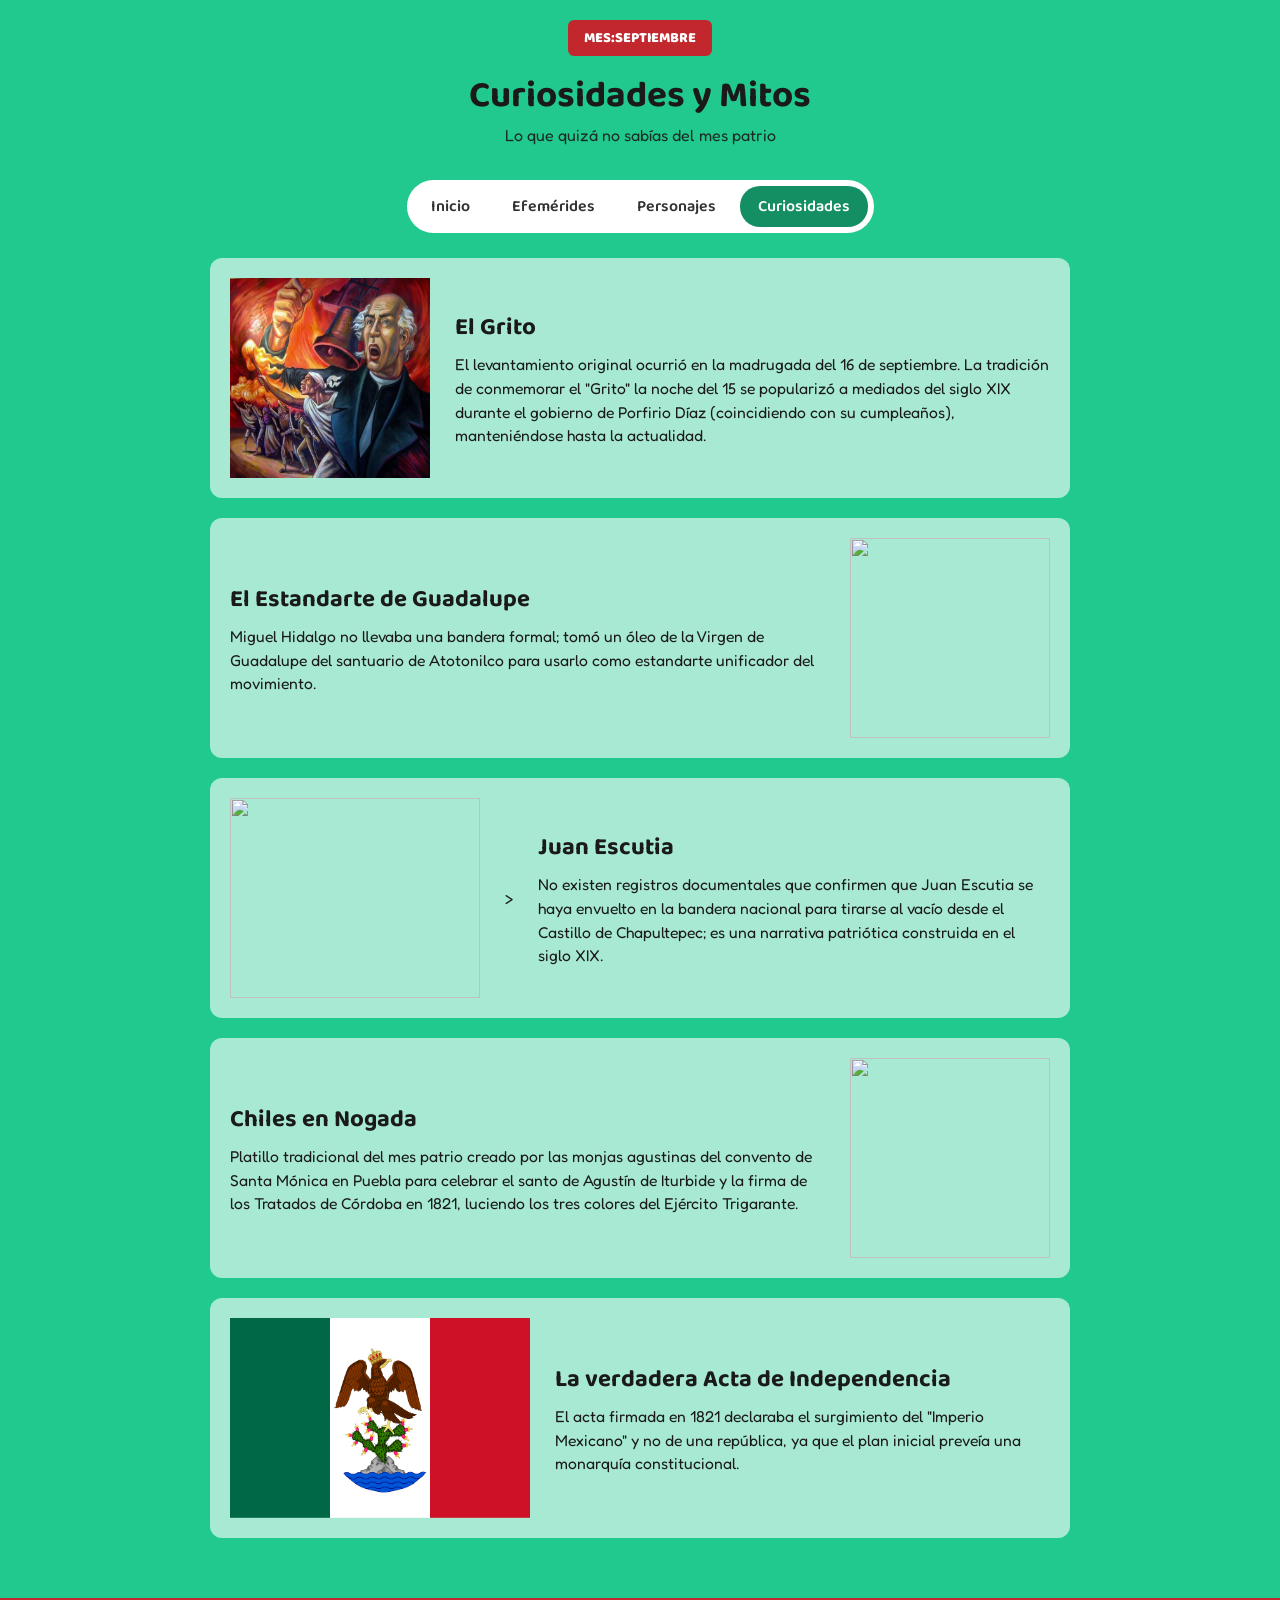
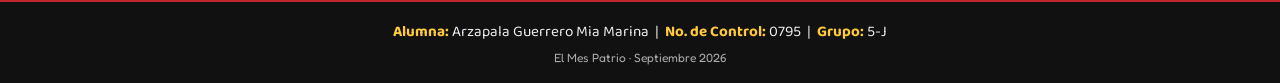
==== MMAG/curiosidades.html @ 359c9f0b "Add files via upload" ====
<!DOCTYPE html>
<html lang="es">
<head>
  <meta charset="UTF-8">
  <meta name="viewport" content="width=device-width, initial-scale=1.0">
  <title>El Mes Patrio | Curiosidades</title>
  <link rel="stylesheet" href="styles.css">
</head>
<body class="tema-curiosidades">

  <header class="encabezado">
    <div class="cinta-mes">MES:<span>SEPTIEMBRE</span></div>
    <h1>Curiosidades y Mitos</h1>
    <p class="subtitulo">Lo que quizá no sabías del mes patrio</p>
  </header>

  <nav class="menu-principal">
    <div class="menu-pill">
      <a href="index.html">Inicio</a>
      <a href="efemerides.html">Efemérides</a>
      <a href="personajes.html">Personajes</a>
      <a href="curiosidades.html" class="activo">Curiosidades</a>
    </div>
  </nav>

  <main>
    <section class="bloque">
      <img src="img/elgrito.png" width="200" height="200">
      <div class="bloque-texto">
        <h2>El Grito</h2>
        <p>
          El levantamiento original ocurrió en la madrugada del 16 de septiembre. La tradición
          de conmemorar el "Grito" la noche del 15 se popularizó a mediados del siglo XIX
          durante el gobierno de Porfirio Díaz (coincidiendo con su cumpleaños),
          manteniéndose hasta la actualidad.
        </p>
      </div>
    </section>

    <section class="bloque invertido">
      <img src="img/estandarte.png" width="200" height="200">
      <div class="bloque-texto">
        <h2>El Estandarte de Guadalupe</h2>
        <p>
          Miguel Hidalgo no llevaba una bandera formal; tomó un óleo de la Virgen de Guadalupe
          del santuario de Atotonilco para usarlo como estandarte unificador del movimiento.
        </p>
      </div>
    </section>

    <section class="bloque">
      <img src="img/escutia.png" width="250" height="200">>
      <div class="bloque-texto">
        <h2>Juan Escutia</h2>
        <p>
          No existen registros documentales que confirmen que Juan Escutia se haya envuelto
          en la bandera nacional para tirarse al vacío desde el Castillo de Chapultepec;
          es una narrativa patriótica construida en el siglo XIX.
        </p>
      </div>
    </section>

    <section class="bloque invertido">
      <img src="img/chiles.png" width="200" height="200">
      <div class="bloque-texto">
        <h2>Chiles en Nogada</h2>
        <p>
          Platillo tradicional del mes patrio creado por las monjas agustinas del convento
          de Santa Mónica en Puebla para celebrar el santo de Agustín de Iturbide y la firma
          de los Tratados de Córdoba en 1821, luciendo los tres colores del Ejército Trigarante.
        </p>
      </div>
    </section>

    <section class="bloque">
      <img src="img/imperio.jpg" width="300" height="200">
      <div class="bloque-texto">
        <h2>La verdadera Acta de Independencia</h2>
        <p>
          El acta firmada en 1821 declaraba el surgimiento del "Imperio Mexicano" y no de
          una república, ya que el plan inicial preveía una monarquía constitucional.
        </p>
      </div>
    </section>
  </main>

  <footer class="pie-pagina">
    <div class="datos-alumno">
      <strong>Alumna:</strong> Arzapala Guerrero Mia Marina &nbsp;|&nbsp;
      <strong>No. de Control:</strong> 0795 &nbsp;|&nbsp;
      <strong>Grupo:</strong> 5-J
    </div>
    <div class="creditos">El Mes Patrio &middot; Septiembre 2026</div>
  </footer>

</body>
</html>
---- MMAG/styles.css ----
/* ============================================
   MES PATRIO - Hoja de estilos simplificada
   ============================================ */

@import url('https://fonts.googleapis.com/css2?family=Fredoka:wght@400;600&family=Baloo+2:wght@600;800&display=swap');

* {
  margin: 0;
  padding: 0;
  box-sizing: border-box;
}

body {
  font-family: 'Fredoka', sans-serif;
  color: #ffffff;
  background-color: #4f8f83;
  min-height: 100vh;
}

/* ---------- Temas de fondo ---------- */
body.tema-inicio      { background-color: #4f8f83; }
body.tema-efemerides  { background-color: #7d1a3d; }
body.tema-personajes  { background-color: #d9822b; }
body.tema-curiosidades { background-color: #22c98f; color: #1a1a1a; }

/* ---------- Encabezado ---------- */
header.encabezado {
  padding: 20px;
  text-align: center;
}

.cinta-mes {
  display: inline-block;
  background: #c1272d;
  color: #fff;
  font-family: 'Baloo 2', sans-serif;
  font-weight: 800;
  padding: 6px 16px;
  border-radius: 6px;
  margin-bottom: 10px;
  font-size: 0.9rem;
}

header.encabezado h1 {
  font-family: 'Baloo 2', sans-serif;
  font-size: 2.3rem;
}

header.encabezado p.subtitulo {
  font-size: 1rem;
  opacity: 0.9;
}

/* ---------- Navegación ---------- */
nav.menu-principal {
  display: flex;
  justify-content: center;
  margin: 15px 0 25px;
}

.menu-pill {
  background: #ffffff;
  border-radius: 30px;
  padding: 6px;
  display: flex;
  gap: 6px;
  flex-wrap: wrap;
  justify-content: center;
}

.menu-pill a {
  text-decoration: none;
  color: #333;
  font-family: 'Baloo 2', sans-serif;
  font-weight: 600;
  padding: 8px 18px;
  border-radius: 20px;
}

.menu-pill a:hover {
  background: #eee;
}

.tema-inicio .menu-pill a.activo       { background: #c1272d; color: #fff; }
.tema-efemerides .menu-pill a.activo   { background: #c1136a; color: #fff; }
.tema-personajes .menu-pill a.activo   { background: #1b4332; color: #fff; }
.tema-curiosidades .menu-pill a.activo { background: #148f63; color: #fff; }

/* ---------- Estructura Principal ---------- */
main {
  max-width: 900px;
  margin: 0 auto;
  padding: 0 20px 40px;
}

/* Bloques de contenido */
.bloque {
  display: flex;
  align-items: center;
  gap: 25px;
  background: rgba(255, 255, 255, 0.12);
  border-radius: 12px;
  padding: 20px;
  margin-bottom: 20px;
}

.tema-curiosidades .bloque {
  background: rgba(255, 255, 255, 0.6);
}

.bloque.invertido {
  flex-direction: row-reverse;
}

/* Contenedor e imágenes */
.bloque-icono {
  flex: 0 0 140px;
  display: flex;
  justify-content: center;
  align-items: center;
}

.imagen-bloque {
  width: 100%;
  max-width: 130px;
  height: 130px;
  object-fit: cover;
  border-radius: 10px;
}

.bloque-texto {
  flex: 1;
}

.bloque h2 {
  font-family: 'Baloo 2', sans-serif;
  font-size: 1.5rem;
  margin-bottom: 6px;
}

.bloque .fecha-etiqueta {
  display: inline-block;
  font-weight: 600;
  background: #ffffff;
  color: #333;
  padding: 2px 10px;
  border-radius: 12px;
  font-size: 0.85rem;
  margin-bottom: 8px;
}

.bloque p {
  line-height: 1.5;
  font-size: 0.98rem;
}

/* ---------- Inicio (Hero & Tarjetas) ---------- */
.hero {
  text-align: center;
  margin-bottom: 30px;
}

.hero p {
  line-height: 1.6;
  font-size: 1rem;
}

.titulo-seccion {
  text-align: center;
  margin: 30px 0 15px;
}

.tarjetas-mini {
  display: grid;
  grid-template-columns: repeat(auto-fit, minmax(200px, 1fr));
  gap: 15px;
}

.tarjeta-mini {
  background: rgba(255, 255, 255, 0.15);
  border-radius: 12px;
  padding: 15px;
  text-align: center;
}

.imagen-tarjeta {
  width: 50px;
  height: 50px;
  object-fit: contain;
  margin-bottom: 8px;
}

.tarjeta-mini h3 {
  font-family: 'Baloo 2', sans-serif;
  margin-bottom: 5px;
}

.tarjeta-mini p {
  font-size: 0.88rem;
}

/* ---------- Footer ---------- */
footer.pie-pagina {
  background: #111;
  color: #eee;
  text-align: center;
  padding: 18px 20px;
  border-top: 4px solid #c1272d;
}

footer.pie-pagina .datos-alumno {
  font-family: 'Baloo 2', sans-serif;
  font-size: 0.95rem;
}

footer.pie-pagina .datos-alumno strong {
  color: #ffc93c;
}

footer.pie-pagina .creditos {
  margin-top: 6px;
  font-size: 0.75rem;
  opacity: 0.7;
}

/* ---------- Adaptabilidad Móvil ---------- */
@media (max-width: 600px) {
  .bloque, .bloque.invertido {
    flex-direction: column;
    text-align: center;
  }
  .bloque-icono {
    flex: initial;
  }
}
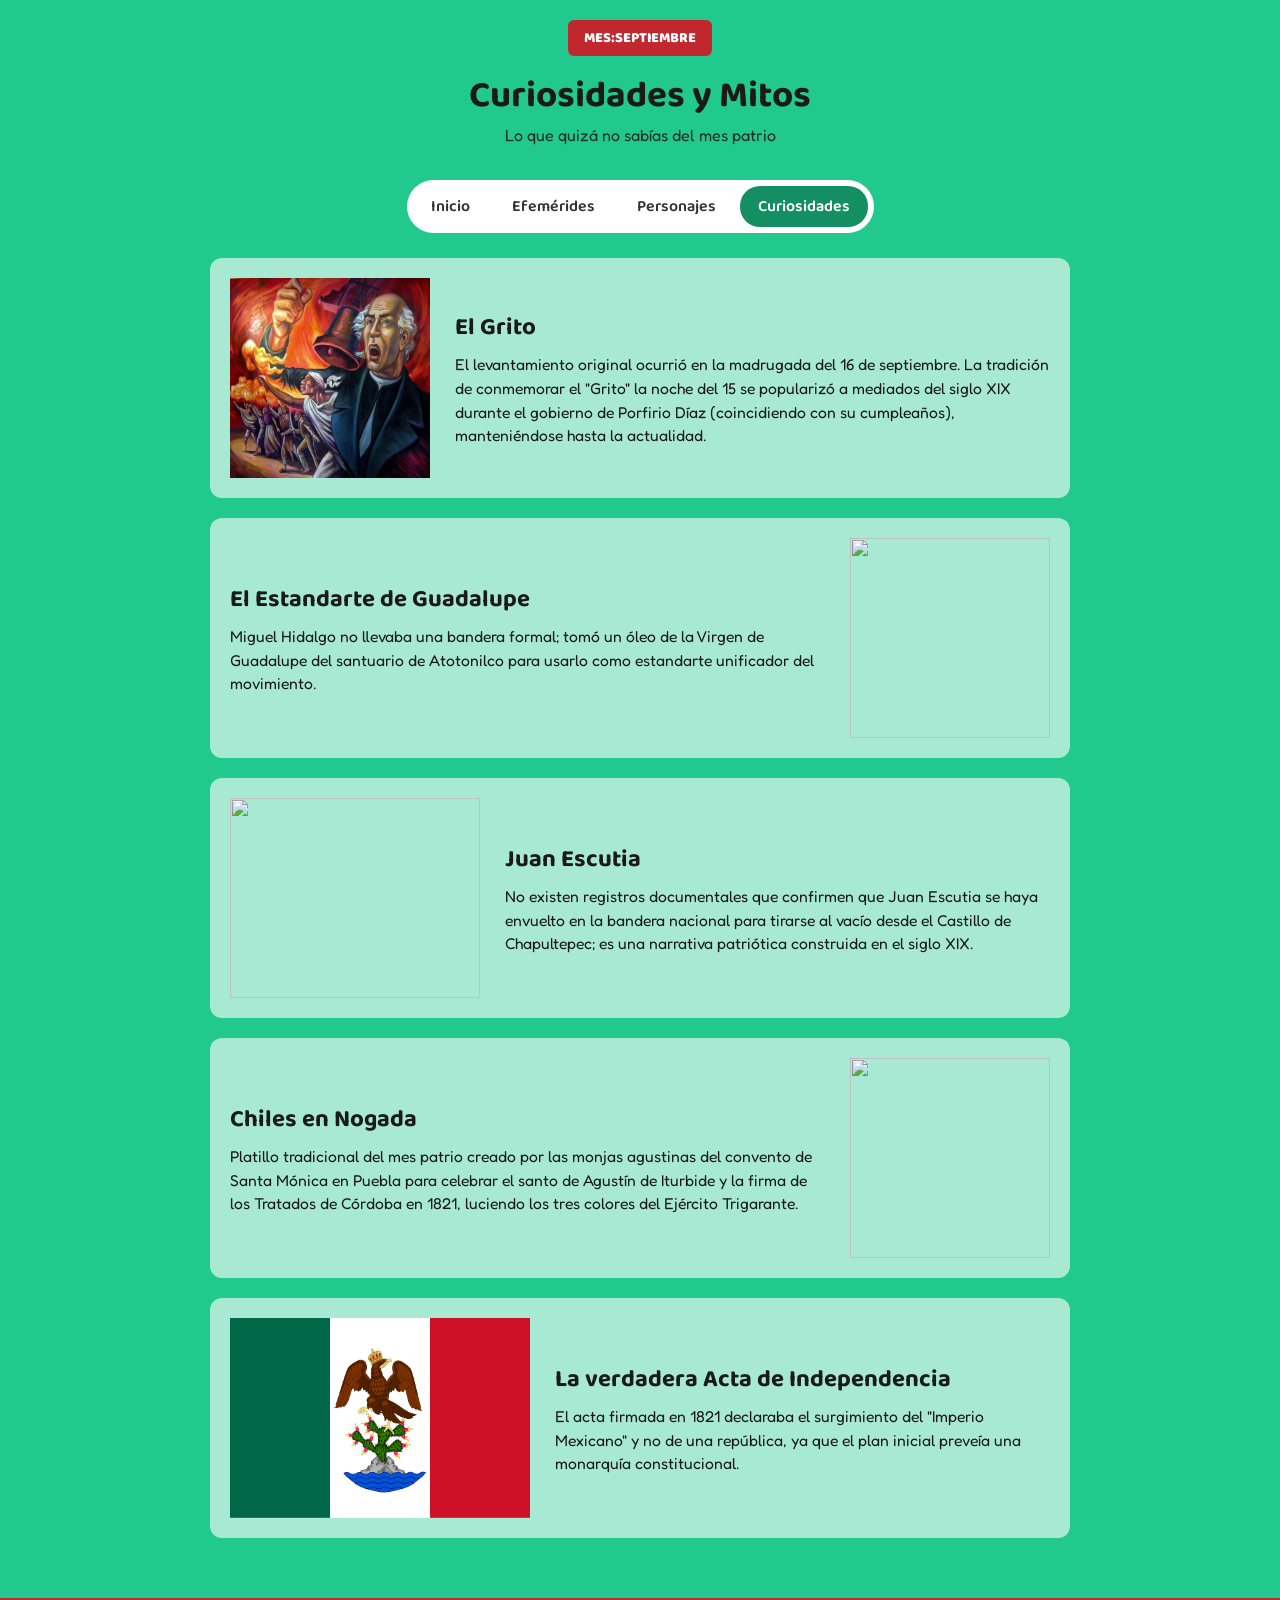
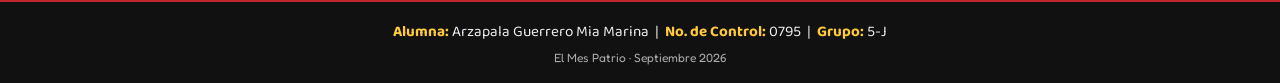
==== commit c2308bb8: "Update curiosidades.html" ====
--- a/MMAG/curiosidades.html
+++ b/MMAG/curiosidades.html
@@ -49,7 +49,7 @@
     </section>
 
     <section class="bloque">
-      <img src="img/escutia.png" width="250" height="200">>
+      <img src="img/escutia.png" width="250" height="200">
       <div class="bloque-texto">
         <h2>Juan Escutia</h2>
         <p>
@@ -94,4 +94,4 @@
   </footer>
 
 </body>
-</html>+</html>
--- a/MMAG/styles.css
+++ b/MMAG/styles.css
@@ -1,6 +1,4 @@
-/* ============================================
-   MES PATRIO - Hoja de estilos simplificada
-   ============================================ */
+
 
 @import url('https://fonts.googleapis.com/css2?family=Fredoka:wght@400;600&family=Baloo+2:wght@600;800&display=swap');
 
@@ -232,4 +230,4 @@
   .bloque-icono {
     flex: initial;
   }
-}+}
